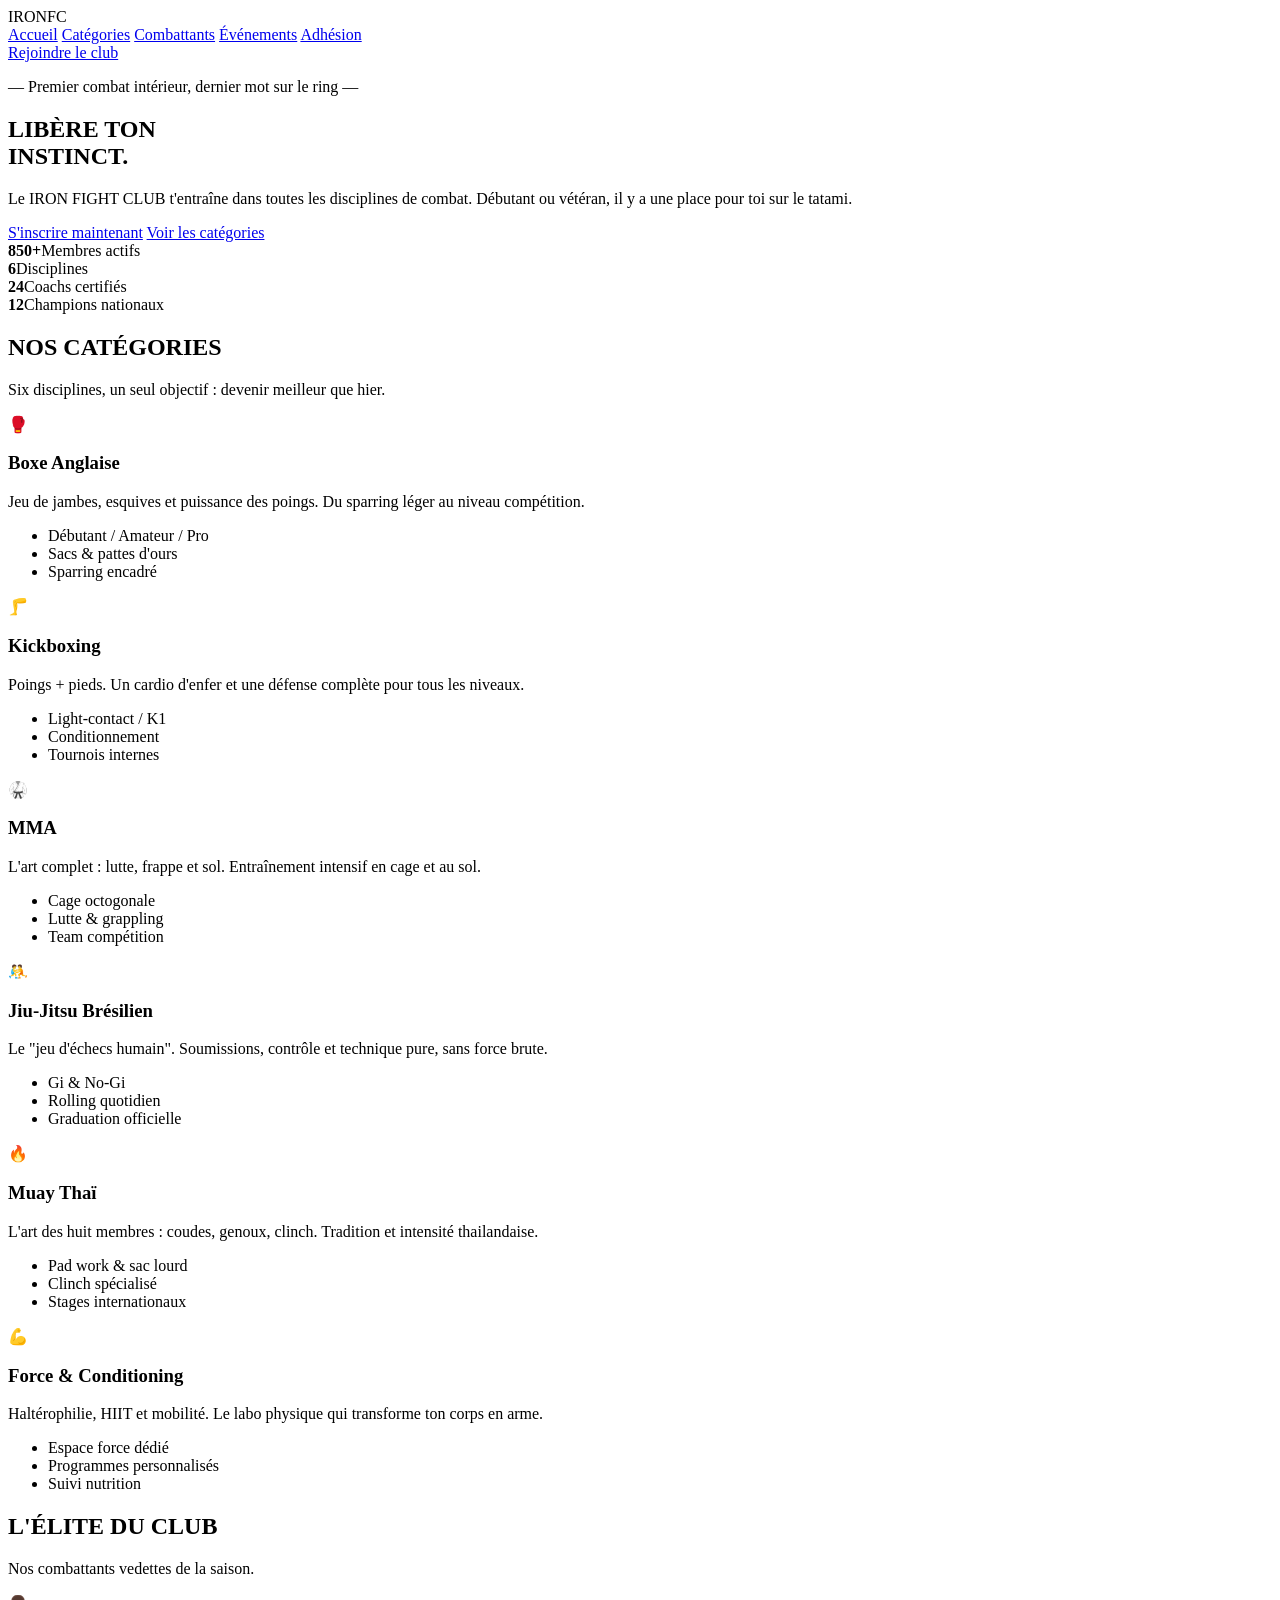
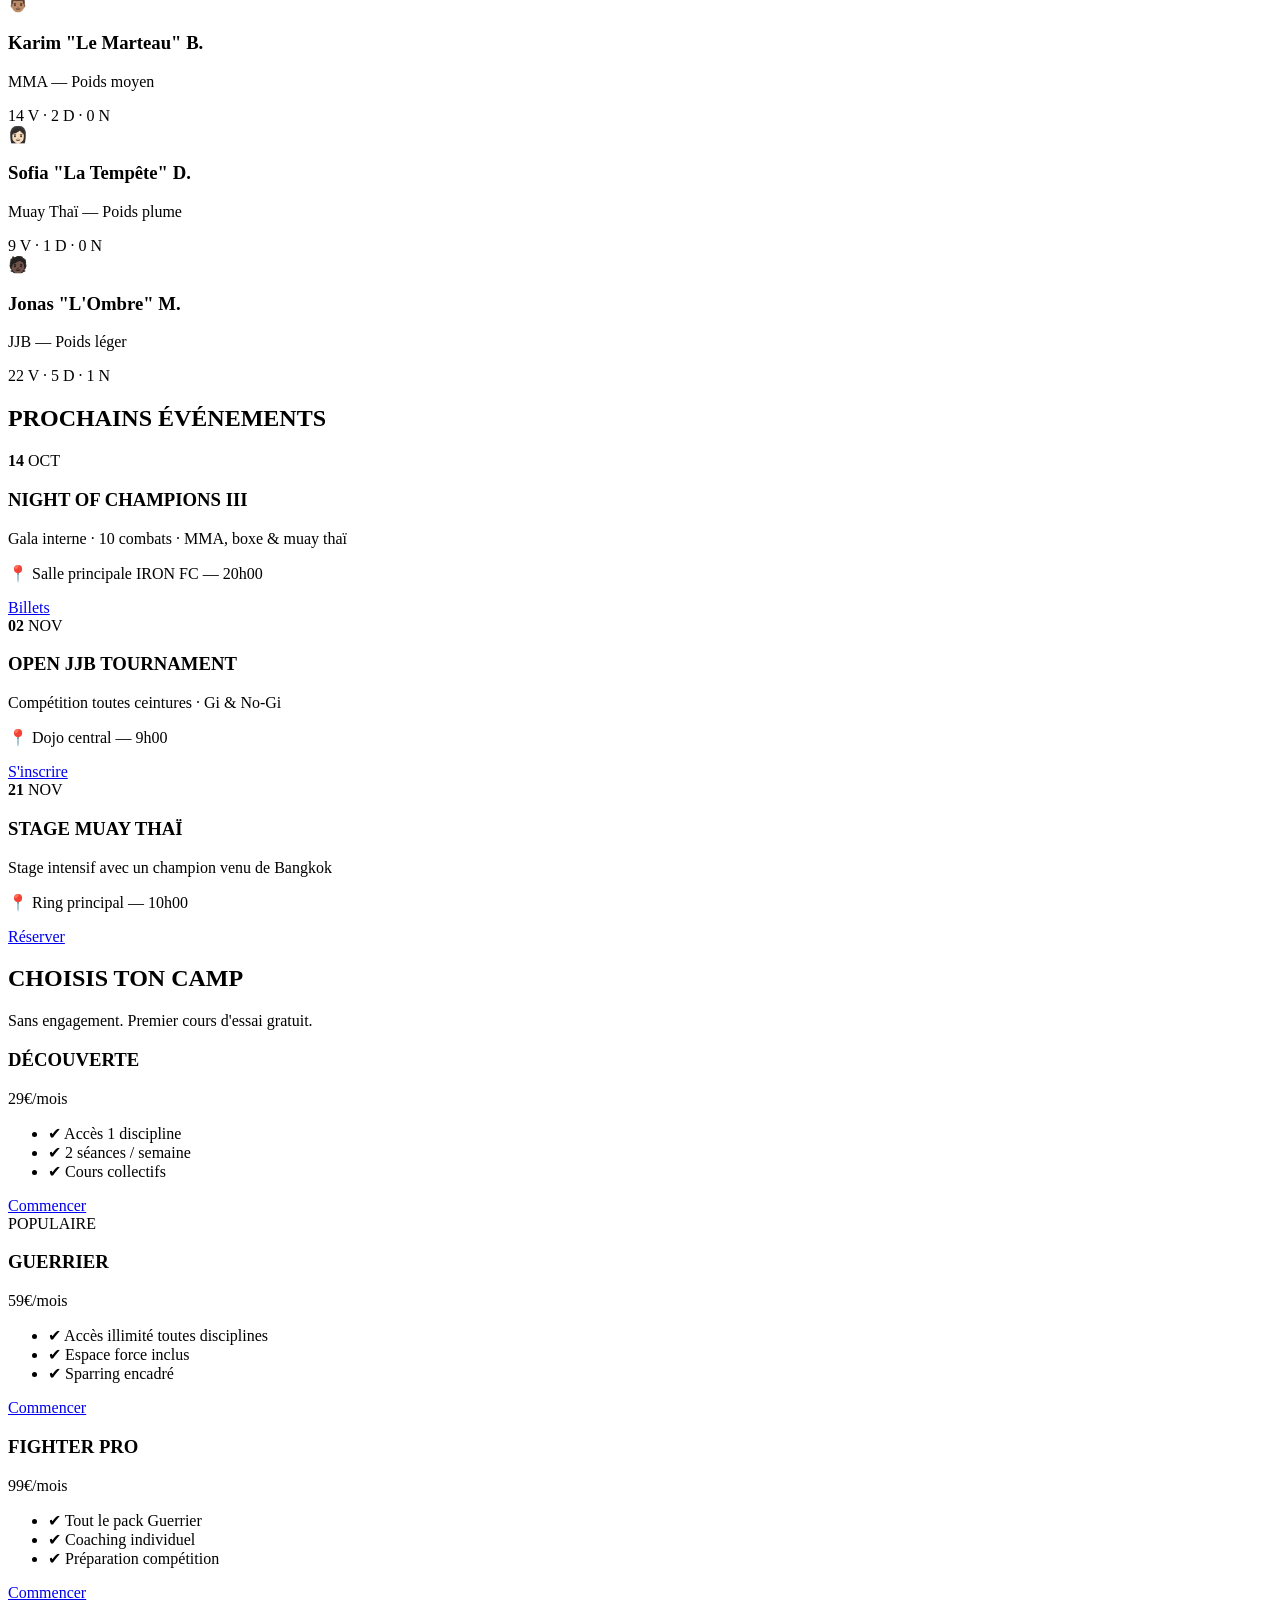
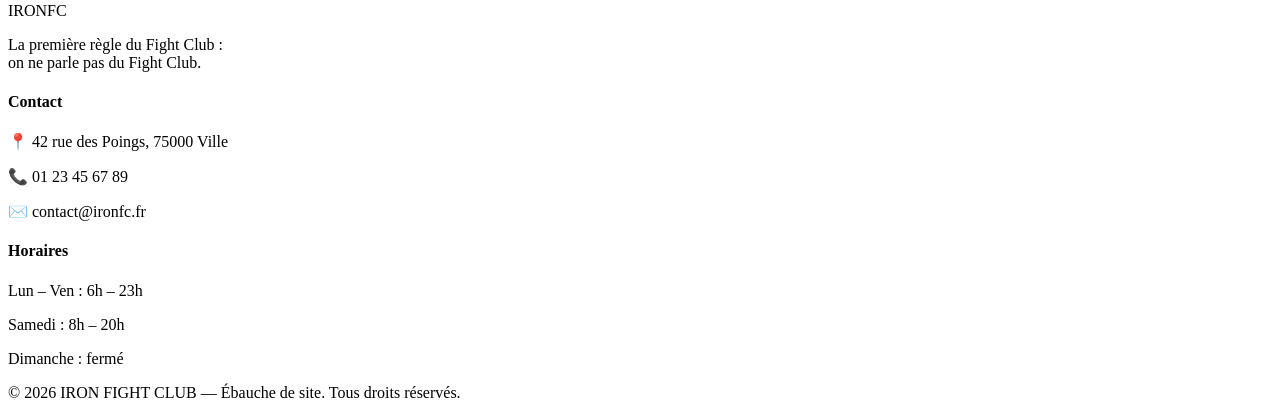
==== vitrine.html @ 3fa62758 "Add vitrine.html" ====
<!DOCTYPE html>
<html lang="fr">
<head>
  <meta charset="UTF-8">
  <meta name="viewport" content="width=device-width, initial-scale=1.0">
  <title>IRON FIGHT CLUB — La seule règle : ne pas parler du club</title>
  <link rel="stylesheet" href="css/vitrine.css">
</head>
<body>

  <!-- ===== NAVBAR ===== -->
  <header class="navbar">
    <div class="logo">IRON<span>FC</span></div>
    <nav>
      <a href="#accueil">Accueil</a>
      <a href="#categories">Catégories</a>
      <a href="#combattants">Combattants</a>
      <a href="#evenements">Événements</a>
      <a href="#adhesion">Adhésion</a>
    </nav>
    <a href="#adhesion" class="btn btn-nav">Rejoindre le club</a>
  </header>

  <!-- ===== HERO ===== -->
  <section id="accueil" class="hero">
    <div class="hero-content">
      <p class="hero-subtitle">— Premier combat intérieur, dernier mot sur le ring —</p>
      <h1>LIBÈRE TON<br><span>INSTINCT.</span></h1>
      <p class="hero-text">
        Le IRON FIGHT CLUB t'entraîne dans toutes les disciplines de combat.
        Débutant ou vétéran, il y a une place pour toi sur le tatami.
      </p>
      <div class="hero-actions">
        <a href="#adhesion" class="btn btn-primary">S'inscrire maintenant</a>
        <a href="#categories" class="btn btn-outline">Voir les catégories</a>
      </div>
    </div>
    <div class="hero-stats">
      <div class="stat"><strong>850+</strong><span>Membres actifs</span></div>
      <div class="stat"><strong>6</strong><span>Disciplines</span></div>
      <div class="stat"><strong>24</strong><span>Coachs certifiés</span></div>
      <div class="stat"><strong>12</strong><span>Champions nationaux</span></div>
    </div>
  </section>

  <!-- ===== CATEGORIES ===== -->
  <section id="categories" class="section categories">
    <h2 class="section-title">NOS <span>CATÉGORIES</span></h2>
    <p class="section-subtitle">Six disciplines, un seul objectif : devenir meilleur que hier.</p>

    <div class="grid">

      <article class="card cat-card">
        <div class="cat-icon">🥊</div>
        <h3>Boxe Anglaise</h3>
        <p>Jeu de jambes, esquives et puissance des poings. Du sparring léger au niveau compétition.</p>
        <ul>
          <li>Débutant / Amateur / Pro</li>
          <li>Sacs &amp; pattes d'ours</li>
          <li>Sparring encadré</li>
        </ul>
      </article>

      <article class="card cat-card">
        <div class="cat-icon">🦵</div>
        <h3>Kickboxing</h3>
        <p>Poings + pieds. Un cardio d'enfer et une défense complète pour tous les niveaux.</p>
        <ul>
          <li>Light-contact / K1</li>
          <li>Conditionnement</li>
          <li>Tournois internes</li>
        </ul>
      </article>

      <article class="card cat-card">
        <div class="cat-icon">🥋</div>
        <h3>MMA</h3>
        <p>L'art complet : lutte, frappe et sol. Entraînement intensif en cage et au sol.</p>
        <ul>
          <li>Cage octogonale</li>
          <li>Lutte &amp; grappling</li>
          <li>Team compétition</li>
        </ul>
      </article>

      <article class="card cat-card">
        <div class="cat-icon">🤼</div>
        <h3>Jiu-Jitsu Brésilien</h3>
        <p>Le "jeu d'échecs humain". Soumissions, contrôle et technique pure, sans force brute.</p>
        <ul>
          <li>Gi &amp; No-Gi</li>
          <li>Rolling quotidien</li>
          <li>Graduation officielle</li>
        </ul>
      </article>

      <article class="card cat-card">
        <div class="cat-icon">🔥</div>
        <h3>Muay Thaï</h3>
        <p>L'art des huit membres : coudes, genoux, clinch. Tradition et intensité thailandaise.</p>
        <ul>
          <li>Pad work &amp; sac lourd</li>
          <li>Clinch spécialisé</li>
          <li>Stages internationaux</li>
        </ul>
      </article>

      <article class="card cat-card">
        <div class="cat-icon">💪</div>
        <h3>Force &amp; Conditioning</h3>
        <p>Haltérophilie, HIIT et mobilité. Le labo physique qui transforme ton corps en arme.</p>
        <ul>
          <li>Espace force dédié</li>
          <li>Programmes personnalisés</li>
          <li>Suivi nutrition</li>
        </ul>
      </article>

    </div>
  </section>

  <!-- ===== COMBATTANTS ===== -->
  <section id="combattants" class="section fighters">
    <h2 class="section-title">L'ÉLITE DU <span>CLUB</span></h2>
    <p class="section-subtitle">Nos combattants vedettes de la saison.</p>

    <div class="grid grid-3">

      <article class="card fighter-card">
        <div class="fighter-avatar">👨🏽</div>
        <h3>Karim "Le Marteau" B.</h3>
        <p class="fighter-cat">MMA — Poids moyen</p>
        <div class="fighter-record">
          <span class="win">14 V</span> · <span class="loss">2 D</span> · 0 N
        </div>
      </article>

      <article class="card fighter-card">
        <div class="fighter-avatar">👩🏻</div>
        <h3>Sofia "La Tempête" D.</h3>
        <p class="fighter-cat">Muay Thaï — Poids plume</p>
        <div class="fighter-record">
          <span class="win">9 V</span> · <span class="loss">1 D</span> · 0 N
        </div>
      </article>

      <article class="card fighter-card">
        <div class="fighter-avatar">🧑🏿</div>
        <h3>Jonas "L'Ombre" M.</h3>
        <p class="fighter-cat">JJB — Poids léger</p>
        <div class="fighter-record">
          <span class="win">22 V</span> · <span class="loss">5 D</span> · 1 N
        </div>
      </article>

    </div>
  </section>

  <!-- ===== EVENEMENTS ===== -->
  <section id="evenements" class="section events">
    <h2 class="section-title">PROCHAINS <span>ÉVÉNEMENTS</span></h2>

    <div class="event-list">

      <div class="event">
        <div class="event-date">
          <strong>14</strong>
          <span>OCT</span>
        </div>
        <div class="event-info">
          <h3>NIGHT OF CHAMPIONS III</h3>
          <p>Gala interne · 10 combats · MMA, boxe &amp; muay thaï</p>
          <p class="event-place">📍 Salle principale IRON FC — 20h00</p>
        </div>
        <a href="#" class="btn btn-outline btn-small">Billets</a>
      </div>

      <div class="event">
        <div class="event-date">
          <strong>02</strong>
          <span>NOV</span>
        </div>
        <div class="event-info">
          <h3>OPEN JJB TOURNAMENT</h3>
          <p>Compétition toutes ceintures · Gi &amp; No-Gi</p>
          <p class="event-place">📍 Dojo central — 9h00</p>
        </div>
        <a href="#" class="btn btn-outline btn-small">S'inscrire</a>
      </div>

      <div class="event">
        <div class="event-date">
          <strong>21</strong>
          <span>NOV</span>
        </div>
        <div class="event-info">
          <h3>STAGE MUAY THAÏ</h3>
          <p>Stage intensif avec un champion venu de Bangkok</p>
          <p class="event-place">📍 Ring principal — 10h00</p>
        </div>
        <a href="#" class="btn btn-outline btn-small">Réserver</a>
      </div>

    </div>
  </section>

  <!-- ===== ADHESION ===== -->
  <section id="adhesion" class="section pricing">
    <h2 class="section-title">CHOISIS TON <span>CAMP</span></h2>
    <p class="section-subtitle">Sans engagement. Premier cours d'essai gratuit.</p>

    <div class="grid grid-3">

      <article class="card plan">
        <h3>DÉCOUVERTE</h3>
        <p class="price">29€<span>/mois</span></p>
        <ul>
          <li>✔ Accès 1 discipline</li>
          <li>✔ 2 séances / semaine</li>
          <li>✔ Cours collectifs</li>
        </ul>
        <a href="#" class="btn btn-outline">Commencer</a>
      </article>

      <article class="card plan featured">
        <div class="plan-badge">POPULAIRE</div>
        <h3>GUERRIER</h3>
        <p class="price">59€<span>/mois</span></p>
        <ul>
          <li>✔ Accès illimité toutes disciplines</li>
          <li>✔ Espace force inclus</li>
          <li>✔ Sparring encadré</li>
        </ul>
        <a href="#" class="btn btn-primary">Commencer</a>
      </article>

      <article class="card plan">
        <h3>FIGHTER PRO</h3>
        <p class="price">99€<span>/mois</span></p>
        <ul>
          <li>✔ Tout le pack Guerrier</li>
          <li>✔ Coaching individuel</li>
          <li>✔ Préparation compétition</li>
        </ul>
        <a href="#" class="btn btn-outline">Commencer</a>
      </article>

    </div>
  </section>

  <!-- ===== FOOTER ===== -->
  <footer class="footer">
    <div class="footer-grid">
      <div>
        <div class="logo">IRON<span>FC</span></div>
        <p>La première règle du Fight Club :<br>on ne parle pas du Fight Club.</p>
      </div>
      <div>
        <h4>Contact</h4>
        <p>📍 42 rue des Poings, 75000 Ville</p>
        <p>📞 01 23 45 67 89</p>
        <p>✉️ contact@ironfc.fr</p>
      </div>
      <div>
        <h4>Horaires</h4>
        <p>Lun – Ven : 6h – 23h</p>
        <p>Samedi : 8h – 20h</p>
        <p>Dimanche : fermé</p>
      </div>
    </div>
    <p class="copyright">© 2026 IRON FIGHT CLUB — Ébauche de site. Tous droits réservés.</p>
  </footer>

  <script src="js/main.js"></script>
</body>
</html>
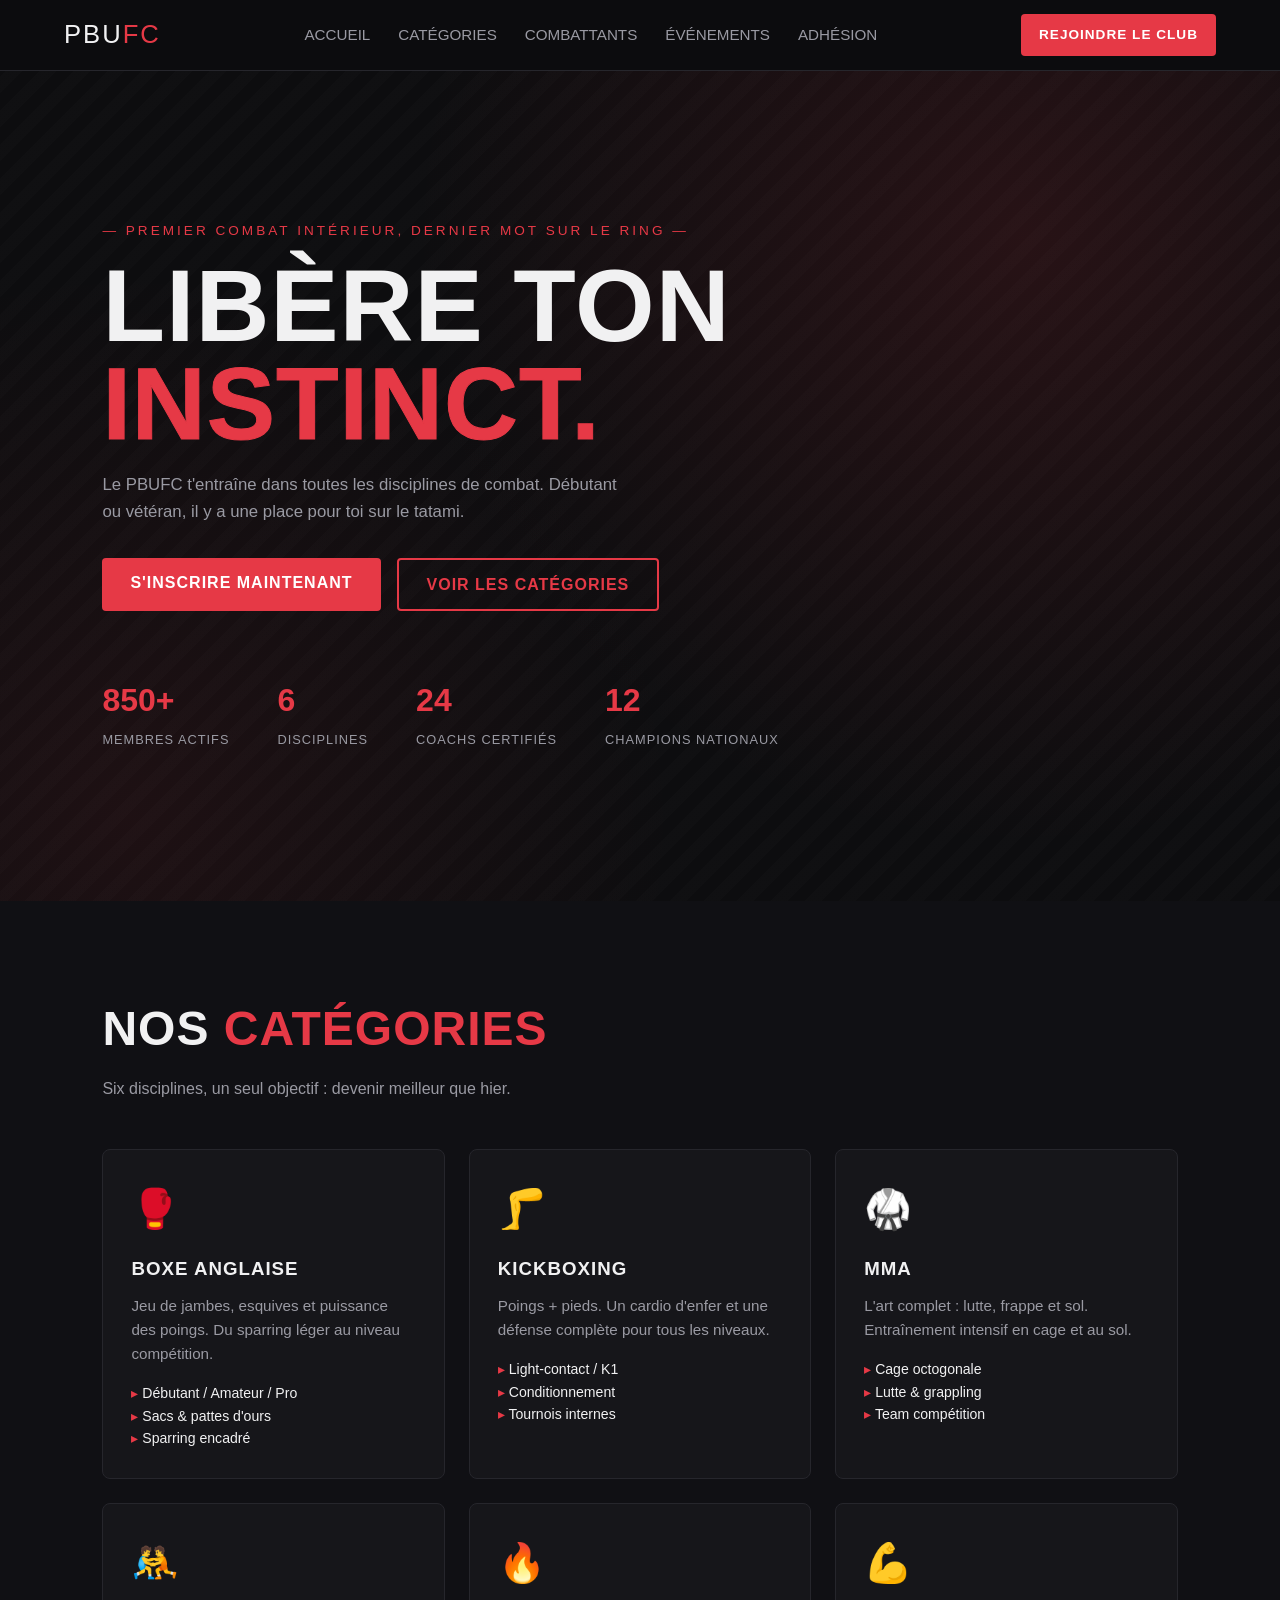
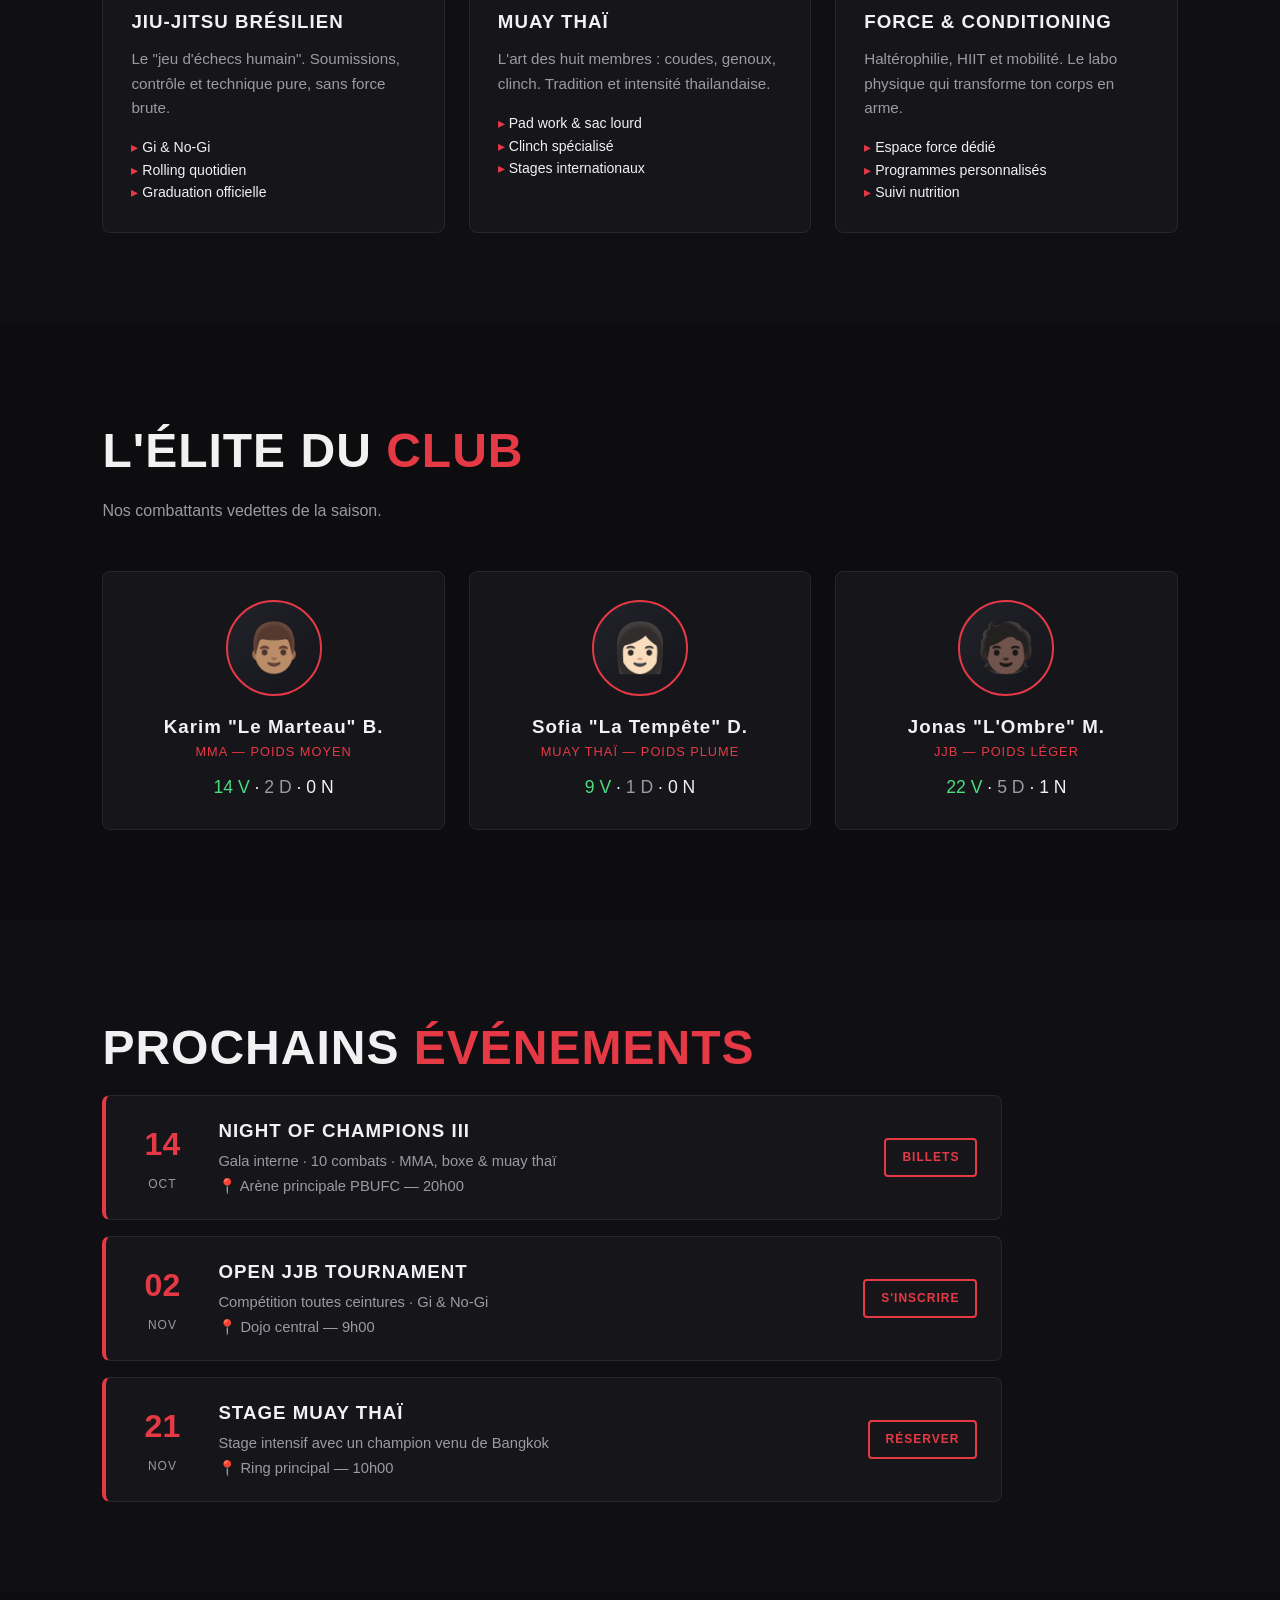
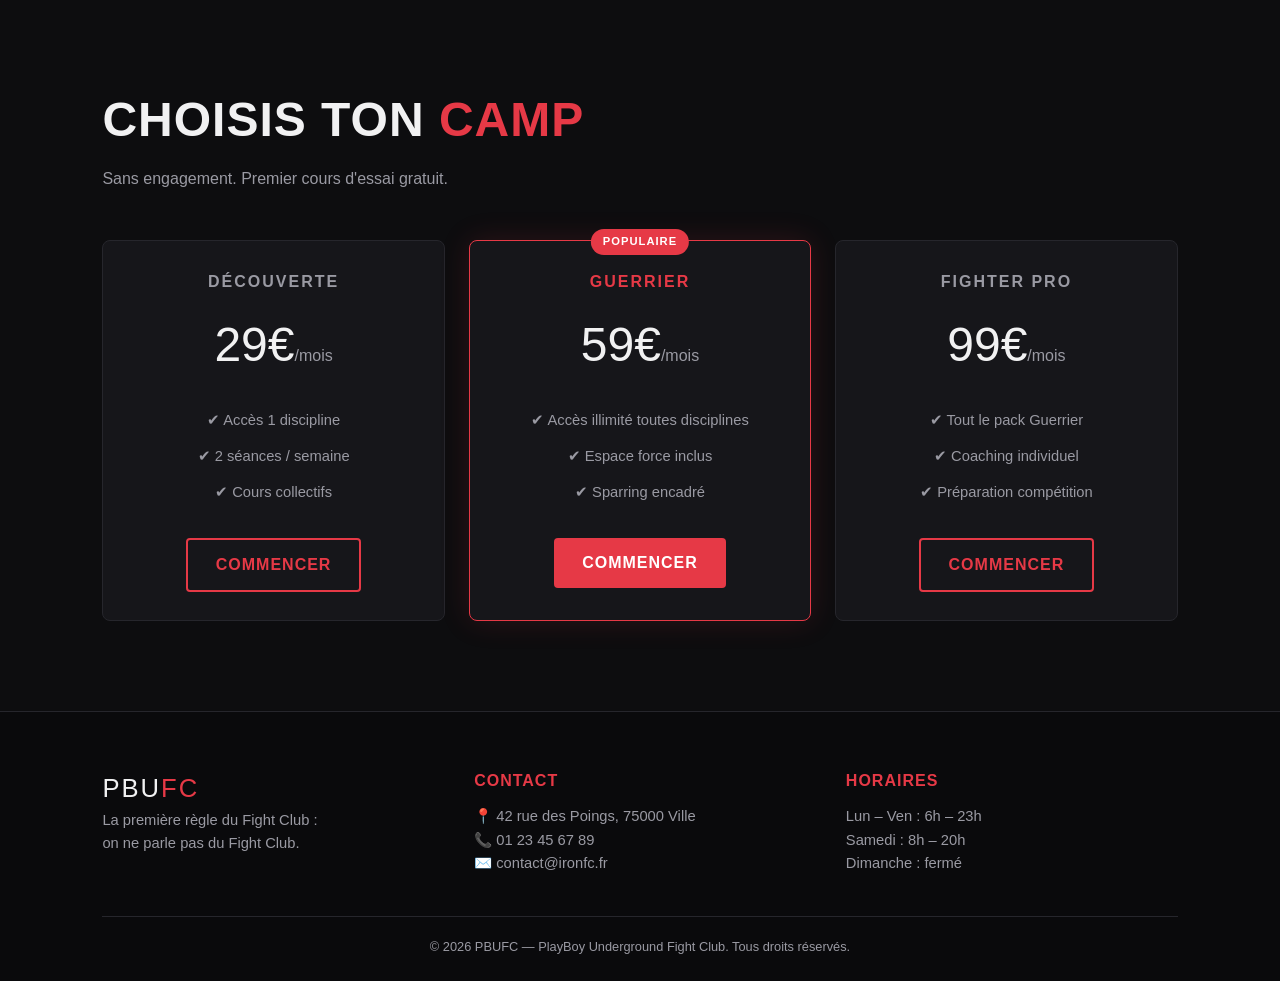
==== commit 275d7faa: "PBUFC rebrand + dual league FL/TFL" ====
--- a/vitrine.html
+++ b/vitrine.html
@@ -3,14 +3,14 @@
 <head>
   <meta charset="UTF-8">
   <meta name="viewport" content="width=device-width, initial-scale=1.0">
-  <title>IRON FIGHT CLUB — La seule règle : ne pas parler du club</title>
+  <title>PBUFC — PlayBoy Underground Fight Club</title>
   <link rel="stylesheet" href="css/vitrine.css">
 </head>
 <body>
 
   <!-- ===== NAVBAR ===== -->
   <header class="navbar">
-    <div class="logo">IRON<span>FC</span></div>
+        <div class="logo">PBU<span>FC</span></div>
     <nav>
       <a href="#accueil">Accueil</a>
       <a href="#categories">Catégories</a>
@@ -27,7 +27,7 @@
       <p class="hero-subtitle">— Premier combat intérieur, dernier mot sur le ring —</p>
       <h1>LIBÈRE TON<br><span>INSTINCT.</span></h1>
       <p class="hero-text">
-        Le IRON FIGHT CLUB t'entraîne dans toutes les disciplines de combat.
+        Le PBUFC t'entraîne dans toutes les disciplines de combat.
         Débutant ou vétéran, il y a une place pour toi sur le tatami.
       </p>
       <div class="hero-actions">
@@ -170,7 +170,7 @@
         <div class="event-info">
           <h3>NIGHT OF CHAMPIONS III</h3>
           <p>Gala interne · 10 combats · MMA, boxe &amp; muay thaï</p>
-          <p class="event-place">📍 Salle principale IRON FC — 20h00</p>
+          <p class="event-place">📍 Arène principale PBUFC — 20h00</p>
         </div>
         <a href="#" class="btn btn-outline btn-small">Billets</a>
       </div>
@@ -252,7 +252,7 @@
   <footer class="footer">
     <div class="footer-grid">
       <div>
-        <div class="logo">IRON<span>FC</span></div>
+    <div class="logo">PBU<span>FC</span></div>
         <p>La première règle du Fight Club :<br>on ne parle pas du Fight Club.</p>
       </div>
       <div>
@@ -268,7 +268,7 @@
         <p>Dimanche : fermé</p>
       </div>
     </div>
-    <p class="copyright">© 2026 IRON FIGHT CLUB — Ébauche de site. Tous droits réservés.</p>
+      <p class="copyright">© 2026 PBUFC — PlayBoy Underground Fight Club. Tous droits réservés.</p>
   </footer>
 
   <script src="js/main.js"></script>
--- a/css/vitrine.css
+++ b/css/vitrine.css
@@ -0,0 +1,477 @@
+/* ===== RESET & BASE ===== */
+* {
+  margin: 0;
+  padding: 0;
+  box-sizing: border-box;
+}
+
+:root {
+  --bg-dark: #0d0d0f;
+  --bg-card: #16161a;
+  --red: #e63946;
+  --red-dark: #c1121f;
+  --text: #f1f1f2;
+  --muted: #9a9aa3;
+  --border: #26262c;
+}
+
+html {
+  scroll-behavior: smooth;
+}
+
+body {
+  font-family: "Segoe UI", Roboto, Helvetica, Arial, sans-serif;
+  background: var(--bg-dark);
+  color: var(--text);
+  line-height: 1.6;
+}
+
+h1, h2, h3 {
+  font-family: Impact, "Arial Black", sans-serif;
+  letter-spacing: 1px;
+}
+
+a {
+  color: inherit;
+  text-decoration: none;
+}
+
+img {
+  max-width: 100%;
+}
+
+/* ===== NAVBAR ===== */
+.navbar {
+  position: sticky;
+  top: 0;
+  z-index: 100;
+  display: flex;
+  align-items: center;
+  justify-content: space-between;
+  padding: 14px 5%;
+  background: rgba(13, 13, 15, 0.95);
+  backdrop-filter: blur(8px);
+  border-bottom: 1px solid var(--border);
+}
+
+.logo {
+  font-family: Impact, sans-serif;
+  font-size: 1.6rem;
+  letter-spacing: 2px;
+}
+
+.logo span {
+  color: var(--red);
+}
+
+.navbar nav {
+  display: flex;
+  gap: 28px;
+}
+
+.navbar nav a {
+  font-size: 0.95rem;
+  text-transform: uppercase;
+  color: var(--muted);
+  transition: color 0.2s;
+}
+
+.navbar nav a:hover {
+  color: var(--red);
+}
+
+/* ===== BOUTONS ===== */
+.btn {
+  display: inline-block;
+  padding: 12px 28px;
+  font-weight: bold;
+  text-transform: uppercase;
+  letter-spacing: 1px;
+  border-radius: 4px;
+  transition: all 0.2s ease;
+}
+
+.btn-nav {
+  padding: 10px 18px;
+  background: var(--red);
+  color: #fff;
+  font-size: 0.85rem;
+}
+
+.btn-primary {
+  background: var(--red);
+  color: #fff;
+}
+
+.btn-primary:hover {
+  background: var(--red-dark);
+  transform: translateY(-2px);
+}
+
+.btn-outline {
+  border: 2px solid var(--red);
+  color: var(--red);
+}
+
+.btn-outline:hover {
+  background: var(--red);
+  color: #fff;
+}
+
+.btn-small {
+  padding: 8px 16px;
+  font-size: 0.75rem;
+}
+
+/* ===== HERO ===== */
+.hero {
+  min-height: calc(100vh - 70px);
+  display: flex;
+  flex-direction: column;
+  justify-content: center;
+  padding: 60px 8%;
+  background:
+    radial-gradient(circle at 80% 20%, rgba(230, 57, 70, 0.12), transparent 50%),
+    radial-gradient(circle at 10% 90%, rgba(230, 57, 70, 0.08), transparent 40%),
+    repeating-linear-gradient(
+      -45deg,
+      transparent,
+      transparent 12px,
+      rgba(255, 255, 255, 0.012) 12px,
+      rgba(255, 255, 255, 0.012) 24px
+    );
+}
+
+.hero-subtitle {
+  color: var(--red);
+  text-transform: uppercase;
+  letter-spacing: 3px;
+  font-size: 0.85rem;
+  margin-bottom: 16px;
+}
+
+.hero h1 {
+  font-size: clamp(3rem, 8vw, 6.5rem);
+  line-height: 0.95;
+  text-transform: uppercase;
+}
+
+.hero h1 span {
+  color: var(--red);
+  -webkit-text-stroke: 1px var(--red);
+}
+
+.hero-text {
+  max-width: 520px;
+  margin-top: 20px;
+  color: var(--muted);
+  font-size: 1.05rem;
+}
+
+.hero-actions {
+  margin-top: 32px;
+  display: flex;
+  gap: 16px;
+  flex-wrap: wrap;
+}
+
+.hero-stats {
+  margin-top: 64px;
+  display: flex;
+  gap: 48px;
+  flex-wrap: wrap;
+}
+
+.stat strong {
+  display: block;
+  font-family: Impact, sans-serif;
+  font-size: 2rem;
+  color: var(--red);
+}
+
+.stat span {
+  color: var(--muted);
+  text-transform: uppercase;
+  font-size: 0.8rem;
+  letter-spacing: 1px;
+}
+
+/* ===== SECTIONS ===== */
+.section {
+  padding: 90px 8%;
+}
+
+.section-title {
+  font-size: clamp(2rem, 4vw, 3rem);
+  text-transform: uppercase;
+  margin-bottom: 8px;
+}
+
+.section-title span {
+  color: var(--red);
+}
+
+.section-subtitle {
+  color: var(--muted);
+  margin-bottom: 48px;
+}
+
+.grid {
+  display: grid;
+  grid-template-columns: repeat(auto-fit, minmax(280px, 1fr));
+  gap: 24px;
+}
+
+.grid-3 {
+  grid-template-columns: repeat(auto-fit, minmax(240px, 1fr));
+}
+
+.card {
+  background: var(--bg-card);
+  border: 1px solid var(--border);
+  border-radius: 8px;
+  padding: 28px;
+  transition: transform 0.2s ease, border-color 0.2s ease;
+}
+
+.card:hover {
+  transform: translateY(-6px);
+  border-color: var(--red);
+}
+
+/* ===== CATEGORIES ===== */
+.categories {
+  background: #101014;
+}
+
+.cat-icon {
+  font-size: 2.4rem;
+  margin-bottom: 14px;
+}
+
+.cat-card h3 {
+  text-transform: uppercase;
+  margin-bottom: 10px;
+}
+
+.cat-card p {
+  color: var(--muted);
+  font-size: 0.95rem;
+  margin-bottom: 16px;
+}
+
+.cat-card ul {
+  list-style: none;
+  font-size: 0.88rem;
+}
+
+.cat-card li::before {
+  content: "▸ ";
+  color: var(--red);
+}
+
+/* ===== FIGHTERS ===== */
+.fighter-card {
+  text-align: center;
+}
+
+.fighter-avatar {
+  width: 96px;
+  height: 96px;
+  margin: 0 auto 16px;
+  display: flex;
+  align-items: center;
+  justify-content: center;
+  font-size: 3rem;
+  background: linear-gradient(135deg, #22222a, #14141a);
+  border-radius: 50%;
+  border: 2px solid var(--red);
+}
+
+.fighter-cat {
+  color: var(--red);
+  text-transform: uppercase;
+  font-size: 0.8rem;
+  letter-spacing: 1px;
+  margin-bottom: 10px;
+}
+
+.fighter-record {
+  font-family: Impact, sans-serif;
+  font-size: 1.1rem;
+}
+
+.win { color: #4ade80; }
+.loss { color: var(--muted); }
+
+/* ===== EVENTS ===== */
+.events {
+  background: #101014;
+}
+
+.event-list {
+  display: flex;
+  flex-direction: column;
+  gap: 16px;
+  max-width: 900px;
+}
+
+.event {
+  display: flex;
+  align-items: center;
+  gap: 24px;
+  background: var(--bg-card);
+  border: 1px solid var(--border);
+  border-left: 4px solid var(--red);
+  border-radius: 8px;
+  padding: 20px 24px;
+}
+
+.event-date {
+  text-align: center;
+  min-width: 64px;
+}
+
+.event-date strong {
+  display: block;
+  font-family: Impact, sans-serif;
+  font-size: 2rem;
+  color: var(--red);
+}
+
+.event-date span {
+  text-transform: uppercase;
+  font-size: 0.75rem;
+  color: var(--muted);
+  letter-spacing: 1px;
+}
+
+.event-info h3 {
+  text-transform: uppercase;
+  margin-bottom: 4px;
+}
+
+.event-info p {
+  color: var(--muted);
+  font-size: 0.92rem;
+}
+
+.event-place {
+  margin-top: 2px;
+}
+
+.event .btn {
+  margin-left: auto;
+}
+
+/* ===== PRICING ===== */
+.plan {
+  text-align: center;
+  position: relative;
+}
+
+.plan h3 {
+  text-transform: uppercase;
+  letter-spacing: 2px;
+  color: var(--muted);
+  font-size: 1rem;
+}
+
+.plan.featured h3 {
+  color: var(--red);
+}
+
+.price {
+  font-family: Impact, sans-serif;
+  font-size: 3rem;
+  margin: 12px 0 20px;
+}
+
+.price span {
+  font-size: 1rem;
+  color: var(--muted);
+  font-family: "Segoe UI", sans-serif;
+}
+
+.plan ul {
+  list-style: none;
+  margin-bottom: 28px;
+  font-size: 0.92rem;
+  color: var(--muted);
+}
+
+.plan li {
+  padding: 6px 0;
+}
+
+.plan-badge {
+  position: absolute;
+  top: -12px;
+  left: 50%;
+  transform: translateX(-50%);
+  background: var(--red);
+  color: #fff;
+  font-size: 0.7rem;
+  font-weight: bold;
+  letter-spacing: 1px;
+  padding: 4px 12px;
+  border-radius: 999px;
+}
+
+.plan.featured {
+  border-color: var(--red);
+  box-shadow: 0 0 30px rgba(230, 57, 70, 0.15);
+}
+
+/* ===== FOOTER ===== */
+.footer {
+  background: #0a0a0c;
+  border-top: 1px solid var(--border);
+  padding: 56px 8% 24px;
+}
+
+.footer-grid {
+  display: grid;
+  grid-template-columns: repeat(auto-fit, minmax(220px, 1fr));
+  gap: 40px;
+  margin-bottom: 40px;
+}
+
+.footer-grid h4 {
+  text-transform: uppercase;
+  letter-spacing: 1px;
+  margin-bottom: 12px;
+  color: var(--red);
+}
+
+.footer-grid p {
+  color: var(--muted);
+  font-size: 0.92rem;
+}
+
+.copyright {
+  text-align: center;
+  color: var(--muted);
+  font-size: 0.8rem;
+  border-top: 1px solid var(--border);
+  padding-top: 20px;
+}
+
+/* ===== RESPONSIVE ===== */
+@media (max-width: 768px) {
+  .navbar nav {
+    display: none;
+  }
+
+  .hero-stats {
+    gap: 28px;
+  }
+
+  .event {
+    flex-wrap: wrap;
+  }
+
+  .event .btn {
+    margin-left: 0;
+  }
+}
